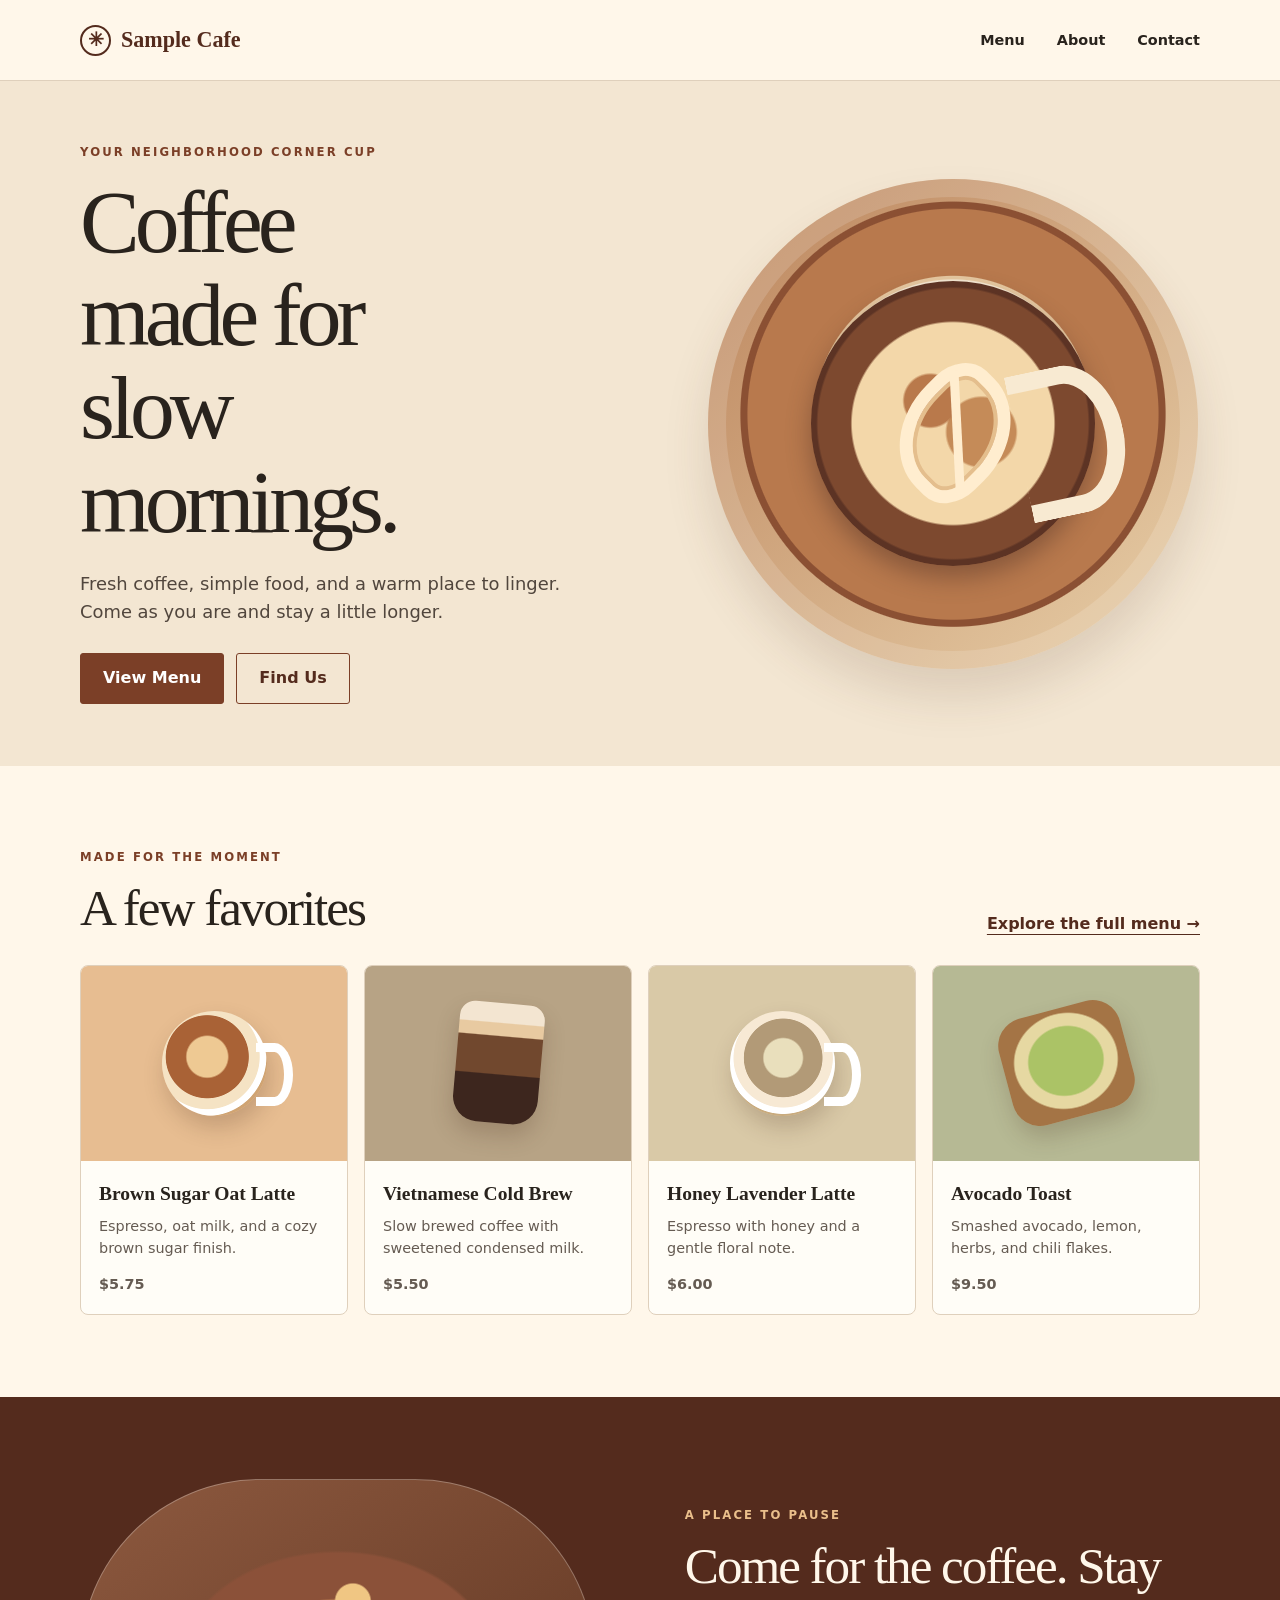
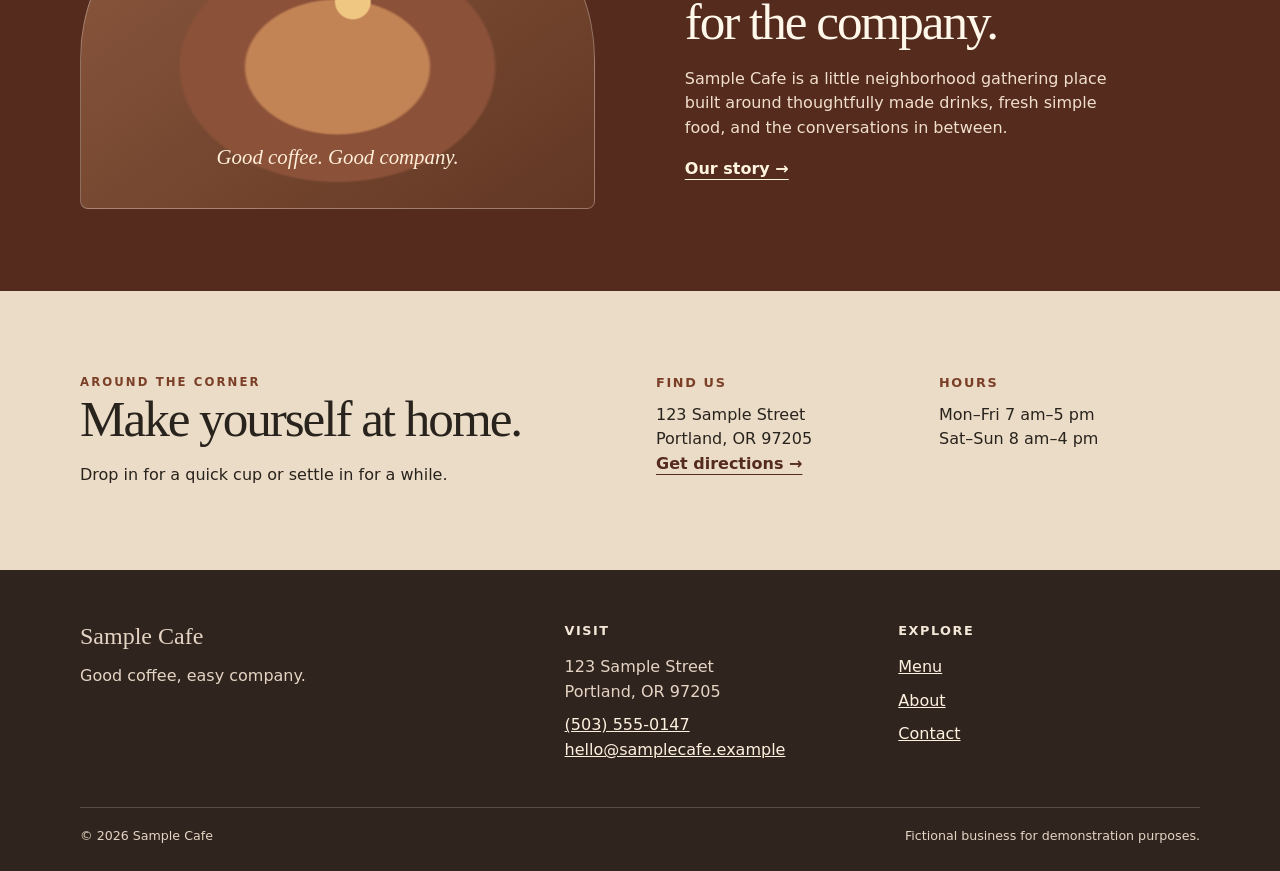
==== sample-cafe/index.html @ 55c84488 "Add sample-cafe" ====
<!doctype html>
<html lang="en"><head><meta charset="utf-8"><meta name="viewport" content="width=device-width,initial-scale=1"><meta name="theme-color" content="#fff7ea"><meta name="description" content="Sample Cafe is a fictional neighborhood cafe serving carefully made coffee and simple food."><title>Sample Cafe | Coffee made for slow mornings</title><link rel="stylesheet" href="css/styles.css"></head><body>
<a class="skip" href="#main">Skip to content</a><header class="site-header"><div class="wrap header-inner"><a class="brand" href="index.html" aria-label="Sample Cafe home"><span class="brand-mark" aria-hidden="true">✳</span>Sample Cafe</a><nav class="nav" aria-label="Main navigation"><a href="menu.html">Menu</a><a href="about.html">About</a><a href="contact.html">Contact</a></nav></div></header>
<main id="main"><section class="hero"><div class="wrap hero-inner"><div><p class="eyebrow">Your neighborhood corner cup</p><h1>Coffee made for slow mornings.</h1><p class="hero-copy">Fresh coffee, simple food, and a warm place to linger. Come as you are and stay a little longer.</p><div class="actions"><a class="button" href="menu.html">View Menu</a><a class="button button-light" href="contact.html">Find Us</a></div></div><div class="hero-art" role="img" aria-label="Decorative illustration of a creamy cup of coffee"><span class="foam" aria-hidden="true"></span></div></div></section>
<section class="section wrap" aria-labelledby="featured-title"><div class="section-head"><div><p class="eyebrow">Made for the moment</p><h2 id="featured-title">A few favorites</h2></div><a class="text-link" href="menu.html">Explore the full menu →</a></div><div class="feature-grid"><article class="feature-card"><div class="item-art art-latte" aria-hidden="true"></div><div class="feature-card-body"><h3>Brown Sugar Oat Latte</h3><p>Espresso, oat milk, and a cozy brown sugar finish.</p><p class="price">$5.75</p></div></article><article class="feature-card"><div class="item-art art-cold" aria-hidden="true"></div><div class="feature-card-body"><h3>Vietnamese Cold Brew</h3><p>Slow brewed coffee with sweetened condensed milk.</p><p class="price">$5.50</p></div></article><article class="feature-card"><div class="item-art art-honey" aria-hidden="true"></div><div class="feature-card-body"><h3>Honey Lavender Latte</h3><p>Espresso with honey and a gentle floral note.</p><p class="price">$6.00</p></div></article><article class="feature-card"><div class="item-art art-toast" aria-hidden="true"></div><div class="feature-card-body"><h3>Avocado Toast</h3><p>Smashed avocado, lemon, herbs, and chili flakes.</p><p class="price">$9.50</p></div></article></div></section>
<section class="feature-band section"><div class="wrap feature-band-inner"><div class="feature-graphic" aria-hidden="true"></div><div class="feature-copy"><p class="eyebrow">A place to pause</p><h2>Come for the coffee. Stay for the company.</h2><p>Sample Cafe is a little neighborhood gathering place built around thoughtfully made drinks, fresh simple food, and the conversations in between.</p><a class="text-link" href="about.html">Our story →</a></div></div></section>
<section class="visit section"><div class="wrap visit-grid"><div><p class="eyebrow">Around the corner</p><h2>Make yourself at home.</h2><p>Drop in for a quick cup or settle in for a while.</p></div><div class="visit-details"><div><h3>Find us</h3><p>123 Sample Street<br>Portland, OR 97205</p><p><a class="text-link" href="contact.html">Get directions →</a></p></div><div><h3>Hours</h3><p>Mon–Fri 7 am–5 pm<br>Sat–Sun 8 am–4 pm</p></div></div></div></section></main>
<footer class="site-footer"><div class="wrap"><div class="footer-grid"><div><p class="footer-brand">Sample Cafe</p><p>Good coffee, easy company.</p></div><div><h2>Visit</h2><p>123 Sample Street<br>Portland, OR 97205</p><p><a href="tel:+15035550147">(503) 555-0147</a><br><a href="mailto:hello@samplecafe.example">hello@samplecafe.example</a></p></div><div><h2>Explore</h2><nav class="footer-links" aria-label="Footer navigation"><a href="menu.html">Menu</a><a href="about.html">About</a><a href="contact.html">Contact</a></nav></div></div><div class="fineprint"><span>© 2026 Sample Cafe</span><span>Fictional business for demonstration purposes.</span></div></div></footer><script src="../js/bridge.js"></script><script src="js/app.js"></script></body></html>
---- sample-cafe/css/styles.css ----
:root{color-scheme:light;--coffee:#7b3f27;--coffee-dark:#542b1d;--cream:#fff7ea;--paper:#fffdf7;--ink:#29231d;--muted:#655b52;--line:#dfd0bc;--gold:#dfa957;--sage:#66765a}
*{box-sizing:border-box}html{scroll-behavior:smooth}body{margin:0;background:var(--cream);color:var(--ink);font:16px/1.55 system-ui,-apple-system,BlinkMacSystemFont,"Segoe UI",sans-serif}a{color:inherit}button{font:inherit}a:focus-visible,button:focus-visible{outline:3px solid var(--sage);outline-offset:4px}svg{display:block}.wrap{width:min(100% - 40px,1120px);margin-inline:auto}.skip{position:absolute;left:12px;top:-80px;background:var(--paper);padding:10px;z-index:10}.skip:focus{top:10px}.site-header{background:var(--cream);border-bottom:1px solid var(--line)}.header-inner{min-height:80px;display:flex;align-items:center;justify-content:space-between;gap:22px}.brand{text-decoration:none;display:inline-flex;align-items:center;gap:10px;color:var(--coffee-dark);font-family:Georgia,serif;font-size:1.38rem;font-weight:700;white-space:nowrap}.brand-mark{width:31px;height:31px;border:2px solid currentColor;border-radius:50%;display:grid;place-items:center;font-size:1.2rem;line-height:1}.nav{display:flex;align-items:center;gap:clamp(14px,3vw,32px)}.nav a{text-decoration:none;font-size:.9rem;font-weight:700;min-height:44px;display:inline-flex;align-items:center}.nav a[aria-current=page]{color:var(--coffee);text-decoration:underline;text-decoration-thickness:2px;text-underline-offset:7px}.nav a:hover{color:var(--coffee)}.eyebrow{margin:0 0 14px;text-transform:uppercase;letter-spacing:.18em;color:var(--coffee);font-size:.73rem;font-weight:800}.hero{overflow:hidden;background:#f3e6d2}.hero-inner{display:grid;grid-template-columns:1.07fr .93fr;align-items:center;gap:5%;min-height:580px;padding-block:62px}.hero h1,.page-intro h1{font-family:Georgia,serif;letter-spacing:-.055em;line-height:1.04;font-weight:500}.hero h1{font-size:clamp(3.5rem,7vw,6.8rem);max-width:9ch;margin:0 0 22px}.hero-copy{font-size:1.12rem;max-width:43ch;color:#51463d;margin:0 0 28px}.actions{display:flex;flex-wrap:wrap;gap:12px}.button{border:1px solid var(--coffee);border-radius:3px;min-height:50px;padding:12px 22px;display:inline-flex;justify-content:center;align-items:center;text-decoration:none;font-weight:750;cursor:pointer;background:var(--coffee);color:white}.button:hover{background:var(--coffee-dark);color:white}.button-light{background:transparent;color:var(--coffee-dark)}.button-light:hover{background:#ead7bf;color:var(--coffee-dark)}.hero-art{position:relative;aspect-ratio:1/1;max-width:490px;width:100%;margin-inline:auto;border-radius:50%;background:radial-gradient(circle at 50% 48%,#f9ecd6 0 38%,#e8caa2 38.3% 39%,#b8794d 39.3% 58%,#8b5033 58.3% 60%,transparent 60.3%),linear-gradient(135deg,#bc855d,#e8cfa8);box-shadow:0 28px 45px #603d2526,inset 0 0 0 18px #ffffff24}.hero-art:before{content:"";position:absolute;inset:21%;border-radius:50%;background:radial-gradient(circle at 42% 42%,#b9794b 0 11%,transparent 12%),radial-gradient(circle at 60% 53%,#c58b58 0 15%,transparent 16%),radial-gradient(circle at 50% 50%,#f3d7a9 0 50%,#7d492f 51% 67%,#5c3324 68%);box-shadow:0 12px 25px #4c2d2470}.hero-art:after{content:"";position:absolute;width:18%;height:23%;border:18px solid #f8ead2;border-left:0;border-radius:0 50% 50% 0;right:15%;top:38%;transform:rotate(-12deg);z-index:0}.hero-art .foam{position:absolute;z-index:1;left:37%;top:41%;width:27%;height:22%;border:13px solid #ffedcf;border-radius:60% 30% 60% 30%;transform:rotate(-45deg);box-shadow:inset 0 0 0 4px #e4be8d}.hero-art .foam:after{content:"";position:absolute;left:48%;top:-25%;height:150%;border-left:9px solid #ffedcf;transform:rotate(42deg)}.section{padding-block:82px}.section-head{display:flex;justify-content:space-between;align-items:end;gap:24px;margin-bottom:28px}.section h2,.feature-copy h2,.visit h2,.story h2,.contact-card h2{font-family:Georgia,serif;font-size:clamp(2rem,4vw,3.2rem);line-height:1.1;letter-spacing:-.04em;font-weight:500;margin:0}.text-link{color:var(--coffee-dark);font-weight:800;text-underline-offset:5px}.feature-grid{display:grid;grid-template-columns:repeat(4,1fr);gap:16px}.feature-card{background:var(--paper);border:1px solid var(--line);border-radius:8px;overflow:hidden}.item-art{height:195px;display:grid;place-items:center;position:relative;overflow:hidden}.item-art:before{content:"";display:block;width:105px;height:105px;border-radius:50%;background:radial-gradient(circle at 45% 42%,#eec993 0 24%,#a96236 26% 49%,#f5e3c4 50% 62%,#ffffff 63% 70%,#d0a473 71%);box-shadow:0 12px 22px #44281735;transform:rotate(-15deg)}.item-art:after{content:"";position:absolute;width:28px;height:45px;border:9px solid #fff;border-left:0;border-radius:0 50% 50% 0;left:calc(50% + 42px);top:calc(50% - 20px)}.art-latte{background:#e7bd91}.art-cold{background:#b7a385}.art-cold:before{border-radius:15px 15px 25px 25px;width:85px;height:120px;background:linear-gradient(0deg,#3d261e 0 40%,#71482e 41% 72%,#e8caa1 73% 83%,#f3e5d1 84%);transform:rotate(5deg);box-shadow:0 12px 22px #44281735}.art-cold:after{display:none}.art-honey{background:#d9c9a7}.art-honey:before{background:radial-gradient(circle at 52% 45%,#e9dfbc 0 24%,#b29a77 26% 49%,#f7e9d4 50% 62%,#fff 63% 70%,#c9ab7e 71%)}.art-toast{background:#b6b994}.art-toast:before{width:125px;height:110px;border-radius:28px;background:radial-gradient(ellipse at 50% 48%,#abc366 0 42%,#e6d8a2 44% 58%,#a47445 60%);transform:rotate(-15deg)}.art-toast:after{display:none}.feature-card-body{padding:18px}.feature-card h3{font-family:Georgia,serif;font-size:1.22rem;margin:0 0 6px}.feature-card p{font-size:.9rem;color:var(--muted);margin:0 0 14px}.price{font-weight:800;color:var(--coffee)}.feature-card .price{margin:0}.feature-band{background:var(--coffee-dark);color:var(--cream)}.feature-band-inner{display:grid;grid-template-columns:1fr 1fr;gap:8%;align-items:center}.feature-graphic{min-height:330px;border:1px solid #ffffff45;border-radius:180px 180px 8px 8px;background:radial-gradient(circle at 53% 37%,#f0c683 0 5%,transparent 5.5%),radial-gradient(ellipse at 50% 57%,#c38455 0 25%,#8b5139 26% 43%,transparent 44%),linear-gradient(145deg,#8d593f,#613723);position:relative}.feature-graphic:after{content:"Good coffee. Good company.";position:absolute;bottom:35px;left:25px;right:25px;text-align:center;color:#ffeed8;font-family:Georgia,serif;font-size:1.3rem;font-style:italic}.feature-copy .eyebrow{color:#eabf8b}.feature-copy p:not(.eyebrow){max-width:42ch;color:#f1dfce}.feature-copy .text-link{color:#fff4df}.visit{background:#eadcc6}.visit-grid{display:grid;grid-template-columns:1fr 1fr;gap:32px;align-items:start}.visit p{margin-bottom:0}.visit-details{display:grid;grid-template-columns:1fr 1fr;gap:22px}.visit-details h3{font-size:.8rem;text-transform:uppercase;letter-spacing:.13em;margin:0 0 10px;color:var(--coffee)}.visit-details p{margin:0}.site-footer{background:#30241e;color:#f5e8d8;padding:48px 0 25px}.footer-grid{display:grid;grid-template-columns:1.5fr 1fr 1fr;gap:32px}.footer-brand{font-family:Georgia,serif;font-size:1.5rem;margin:0 0 8px}.site-footer p{margin:0 0 9px;color:#e5d4c4}.site-footer a{color:#fff1df}.site-footer h2{font-size:.8rem;text-transform:uppercase;letter-spacing:.12em;margin:3px 0 14px}.footer-links{display:grid;gap:9px}.fineprint{border-top:1px solid #ffffff30;margin-top:35px;padding-top:18px;color:#e5d4c4;font-size:.79rem;display:flex;justify-content:space-between;gap:12px}.page-intro{padding-block:67px 54px;background:#f3e6d2}.page-intro h1{font-size:clamp(3.3rem,7vw,5.9rem);margin:0 0 18px}.page-intro p:last-child{max-width:58ch;margin:0;color:#51463d;font-size:1.08rem}.menu-nav{display:flex;gap:8px;overflow-x:auto;padding:18px 0;scrollbar-width:thin}.menu-nav a{white-space:nowrap;border:1px solid var(--line);border-radius:30px;padding:8px 15px;text-decoration:none;font-size:.84rem;font-weight:750;min-height:44px;display:inline-flex;align-items:center;background:var(--paper)}.menu-nav a:hover{background:#f1e5d5}.menu-content{padding:35px 0 90px}.menu-section{padding:28px 0;border-top:1px solid var(--line);scroll-margin-top:20px}.menu-section h2{font:normal 2.2rem/1.1 Georgia,serif;margin:0 0 19px;color:var(--coffee-dark)}.menu-items{display:grid;grid-template-columns:repeat(2,1fr);column-gap:52px;row-gap:22px}.menu-item{display:grid;grid-template-columns:1fr auto;column-gap:15px;align-items:baseline}.menu-item h3{font-size:1rem;line-height:1.3;margin:0}.menu-item p{grid-column:1;margin:4px 0 0;color:var(--muted);font-size:.9rem}.menu-item .price{grid-column:2;grid-row:1;margin:0;white-space:nowrap}.menu-note{border-radius:8px;background:#eadcc6;padding:20px 24px;margin-top:28px;color:#4f392c}.story{padding-block:78px}.story-grid{display:grid;grid-template-columns:1.1fr .9fr;gap:9%;align-items:center}.story h2{margin-bottom:20px}.story p{max-width:58ch;color:#51463d}.story-art{min-height:425px;border-radius:220px 220px 8px 8px;background:radial-gradient(circle at 51% 54%,#f2dbad 0 12%,#9d6746 12.5% 14%,transparent 14.5%),radial-gradient(circle at 50% 57%,#f6e7ca 0 31%,#8e593d 31.5% 34%,transparent 34.5%),linear-gradient(145deg,#bd8a61,#ead0aa);box-shadow:inset 0 0 0 18px #ffffff25}.values{background:#eadcc6;padding-block:75px}.values-grid{display:grid;grid-template-columns:repeat(3,1fr);gap:22px;margin-top:25px}.value{border-top:2px solid var(--coffee);padding-top:17px}.value h3{font-family:Georgia,serif;font-size:1.35rem;margin:0 0 7px}.value p{margin:0;color:#51463d}.contact-layout{display:grid;grid-template-columns:1fr 1fr;gap:24px;padding-block:72px}.contact-card{background:var(--paper);border:1px solid var(--line);border-radius:8px;padding:32px}.contact-card h2{font-size:2rem;margin-bottom:24px}.contact-card h3{font-size:.8rem;color:var(--coffee);text-transform:uppercase;letter-spacing:.12em;margin:24px 0 7px}.contact-card p{margin:0;color:#51463d}.contact-actions{margin-top:28px;display:flex;flex-wrap:wrap;gap:10px}.contact-actions .button{min-width:110px}.hours-list{display:grid;grid-template-columns:1fr auto;gap:10px 18px;margin:0}.hours-list dt,.hours-list dd{margin:0}.contact-note{background:#eadcc6;border-radius:8px;padding:22px;margin-top:18px;color:#4f392c}.contact-note p{margin:0}.contact-note p+p{margin-top:8px}
@media(max-width:780px){.hero-inner{grid-template-columns:1fr;gap:35px}.hero-art{max-width:360px}.feature-grid{grid-template-columns:repeat(2,1fr)}.feature-band-inner,.story-grid{grid-template-columns:1fr}.feature-graphic{min-height:250px;max-width:450px;width:100%;margin:auto}.feature-band-inner .feature-copy{grid-row:1}.footer-grid{grid-template-columns:1fr 1fr}.footer-grid>div:first-child{grid-column:1/-1}}
@media(max-width:560px){.wrap{width:min(100% - 32px,1120px)}.header-inner{min-height:70px;align-items:flex-start;flex-direction:column;gap:0;padding-top:13px}.brand{font-size:1.2rem}.brand-mark{width:26px;height:26px}.nav{width:100%;justify-content:space-between;gap:12px}.nav a{font-size:.85rem}.hero-inner{padding-block:45px}.hero h1{font-size:clamp(3.3rem,15vw,4.4rem)}.hero-copy{font-size:1rem}.hero-art{max-width:270px}.section{padding-block:58px}.section-head{align-items:start;flex-direction:column;gap:10px}.feature-grid{gap:10px}.item-art{height:145px}.item-art:before{transform:scale(.8)}.item-art:after{transform:scale(.8);left:calc(50% + 30px)}.feature-card-body{padding:12px}.feature-card h3{font-size:1.04rem}.feature-card p{font-size:.82rem}.visit-grid,.visit-details,.menu-items,.contact-layout{grid-template-columns:1fr}.visit-details{gap:20px}.page-intro{padding-block:48px 42px}.menu-content{padding-top:18px}.menu-section{padding-block:23px}.menu-items{row-gap:18px}.story{padding-block:55px}.story-art{min-height:300px}.values{padding-block:55px}.values-grid{grid-template-columns:1fr;gap:22px}.contact-layout{padding-block:44px;gap:15px}.contact-card{padding:24px}.footer-grid{grid-template-columns:1fr;gap:22px}.footer-grid>div:first-child{grid-column:auto}.fineprint{flex-direction:column}.actions .button{flex:1 1 auto}}
@media(prefers-reduced-motion:reduce){html{scroll-behavior:auto}}
.values h2{font-family:Georgia,serif;font-size:clamp(2rem,4vw,3.2rem);line-height:1.1;letter-spacing:-.04em;font-weight:500;margin:0}
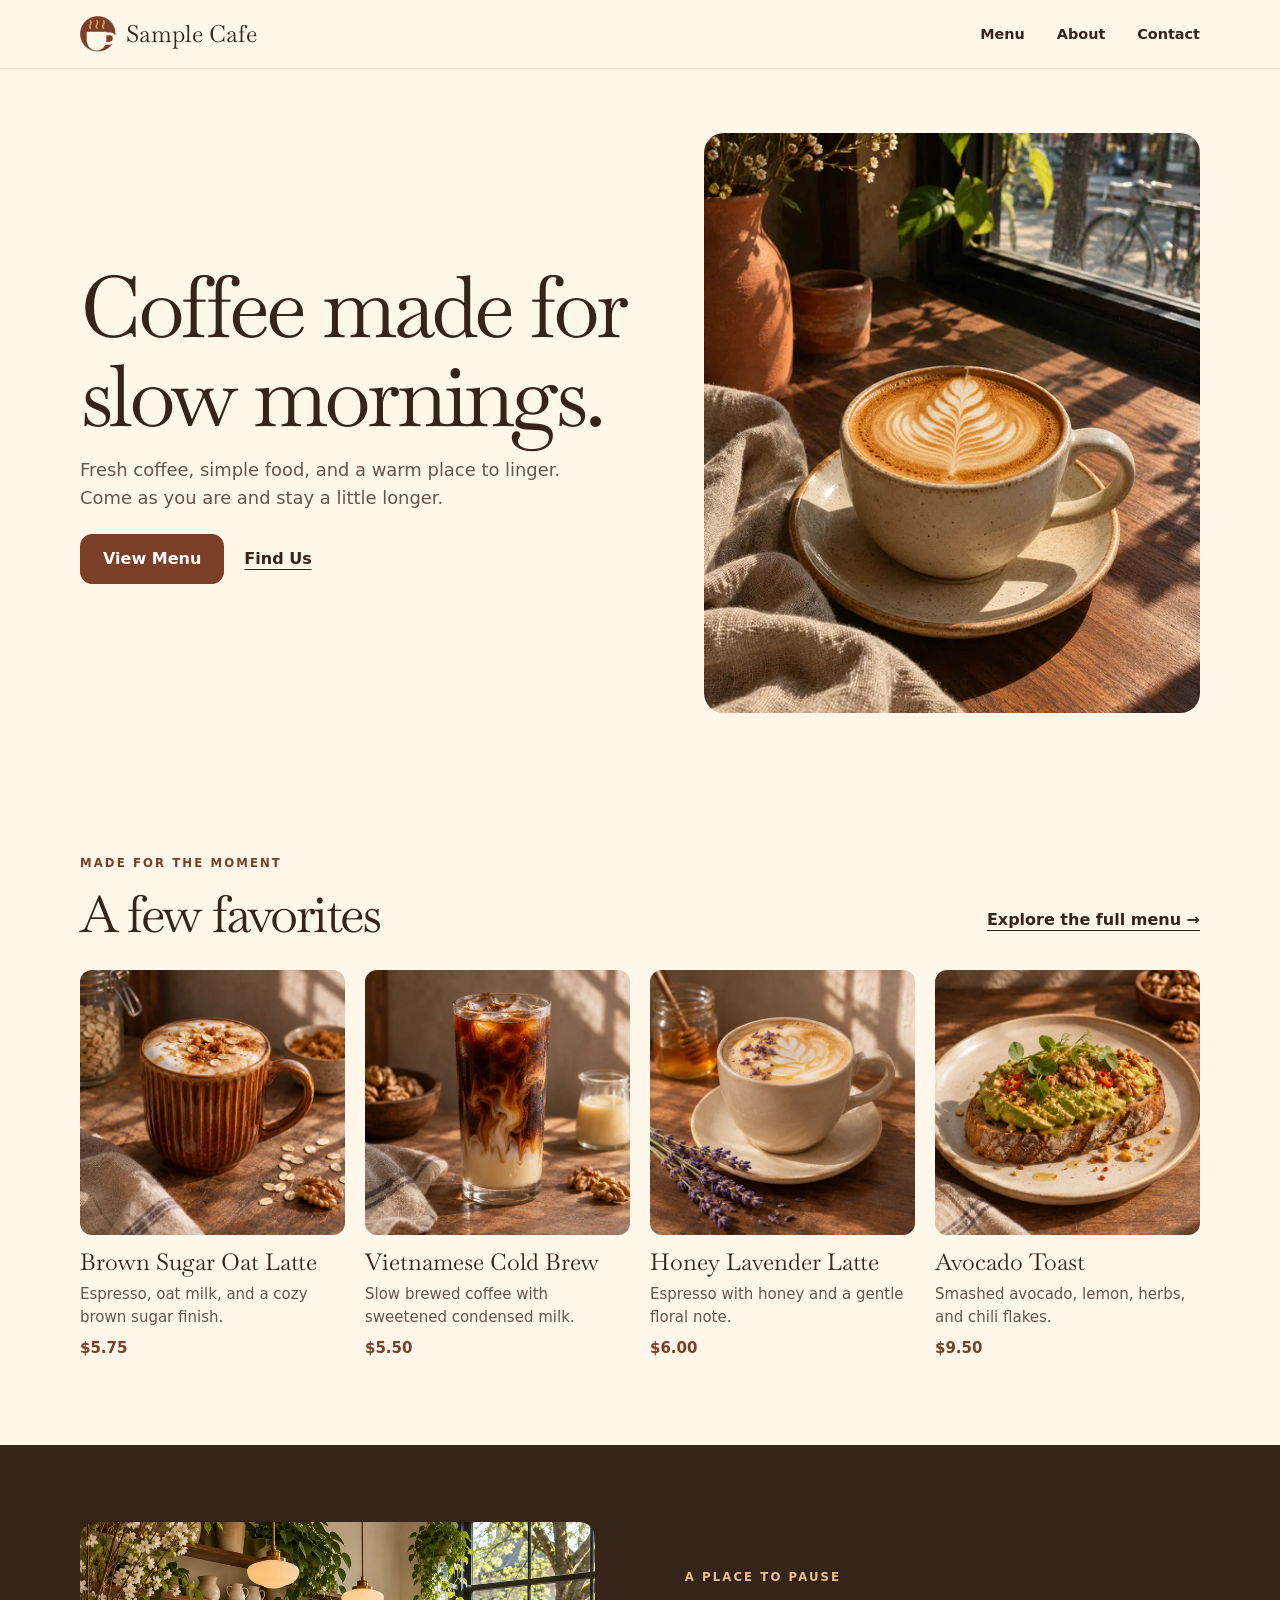
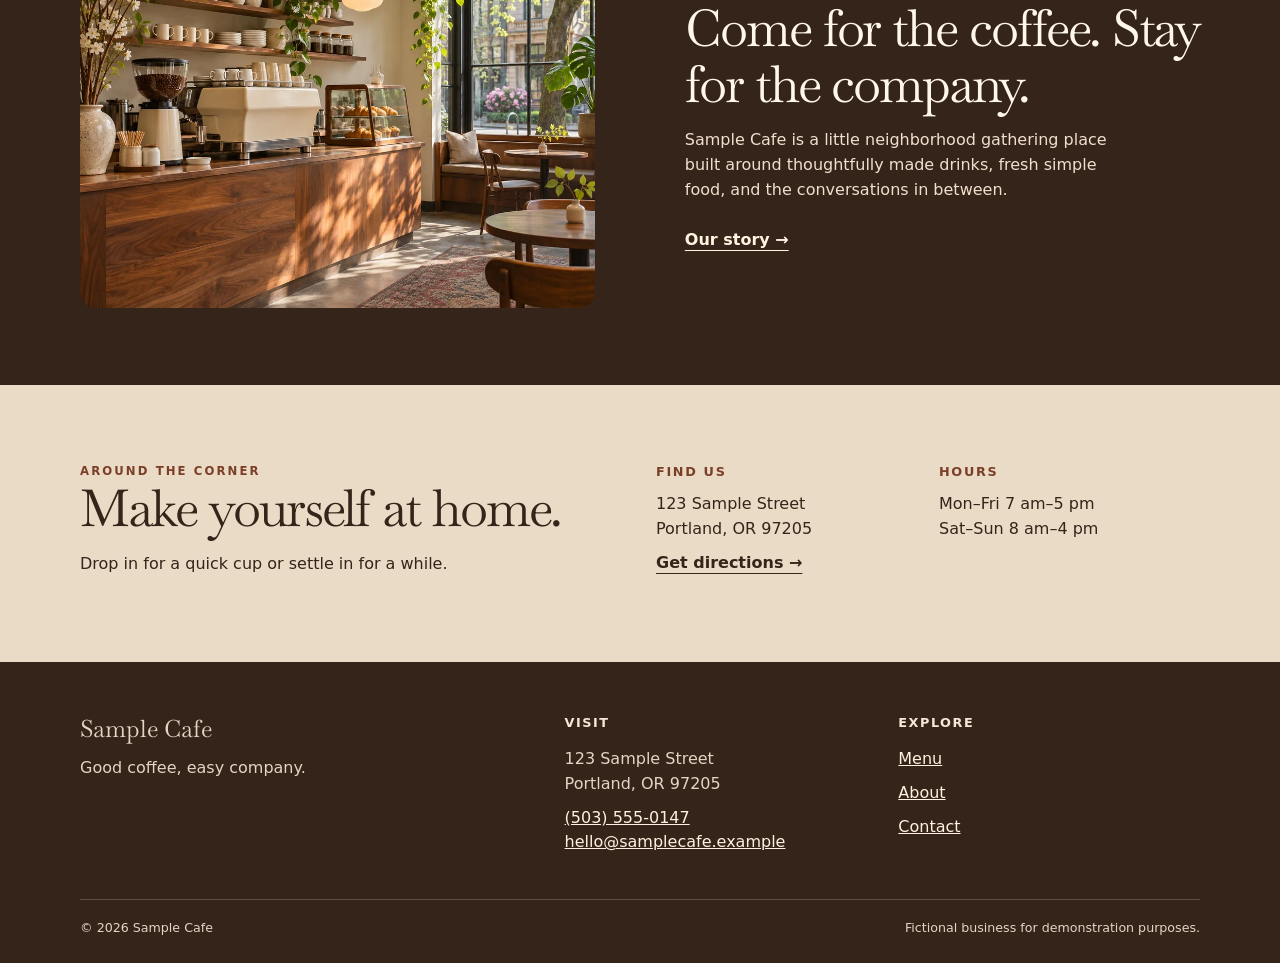
==== commit 51ce49a8: "Update sample cafe" ====
--- a/sample-cafe/index.html
+++ b/sample-cafe/index.html
@@ -1,8 +1,8 @@
 <!doctype html>
-<html lang="en"><head><meta charset="utf-8"><meta name="viewport" content="width=device-width,initial-scale=1"><meta name="theme-color" content="#fff7ea"><meta name="description" content="Sample Cafe is a fictional neighborhood cafe serving carefully made coffee and simple food."><title>Sample Cafe | Coffee made for slow mornings</title><link rel="stylesheet" href="css/styles.css"></head><body>
-<a class="skip" href="#main">Skip to content</a><header class="site-header"><div class="wrap header-inner"><a class="brand" href="index.html" aria-label="Sample Cafe home"><span class="brand-mark" aria-hidden="true">✳</span>Sample Cafe</a><nav class="nav" aria-label="Main navigation"><a href="menu.html">Menu</a><a href="about.html">About</a><a href="contact.html">Contact</a></nav></div></header>
-<main id="main"><section class="hero"><div class="wrap hero-inner"><div><p class="eyebrow">Your neighborhood corner cup</p><h1>Coffee made for slow mornings.</h1><p class="hero-copy">Fresh coffee, simple food, and a warm place to linger. Come as you are and stay a little longer.</p><div class="actions"><a class="button" href="menu.html">View Menu</a><a class="button button-light" href="contact.html">Find Us</a></div></div><div class="hero-art" role="img" aria-label="Decorative illustration of a creamy cup of coffee"><span class="foam" aria-hidden="true"></span></div></div></section>
-<section class="section wrap" aria-labelledby="featured-title"><div class="section-head"><div><p class="eyebrow">Made for the moment</p><h2 id="featured-title">A few favorites</h2></div><a class="text-link" href="menu.html">Explore the full menu →</a></div><div class="feature-grid"><article class="feature-card"><div class="item-art art-latte" aria-hidden="true"></div><div class="feature-card-body"><h3>Brown Sugar Oat Latte</h3><p>Espresso, oat milk, and a cozy brown sugar finish.</p><p class="price">$5.75</p></div></article><article class="feature-card"><div class="item-art art-cold" aria-hidden="true"></div><div class="feature-card-body"><h3>Vietnamese Cold Brew</h3><p>Slow brewed coffee with sweetened condensed milk.</p><p class="price">$5.50</p></div></article><article class="feature-card"><div class="item-art art-honey" aria-hidden="true"></div><div class="feature-card-body"><h3>Honey Lavender Latte</h3><p>Espresso with honey and a gentle floral note.</p><p class="price">$6.00</p></div></article><article class="feature-card"><div class="item-art art-toast" aria-hidden="true"></div><div class="feature-card-body"><h3>Avocado Toast</h3><p>Smashed avocado, lemon, herbs, and chili flakes.</p><p class="price">$9.50</p></div></article></div></section>
-<section class="feature-band section"><div class="wrap feature-band-inner"><div class="feature-graphic" aria-hidden="true"></div><div class="feature-copy"><p class="eyebrow">A place to pause</p><h2>Come for the coffee. Stay for the company.</h2><p>Sample Cafe is a little neighborhood gathering place built around thoughtfully made drinks, fresh simple food, and the conversations in between.</p><a class="text-link" href="about.html">Our story →</a></div></div></section>
+<html lang="en"><head><meta charset="utf-8"><meta name="viewport" content="width=device-width,initial-scale=1"><meta name="theme-color" content="#fff7ea"><meta name="description" content="Sample Cafe is a fictional neighborhood cafe serving carefully made coffee and simple food."><title>Sample Cafe | Coffee made for slow mornings</title><link rel="stylesheet" href="css/styles.css"></head><body class="cafe-editorial">
+<a class="skip" href="#main">Skip to content</a><header class="site-header"><div class="wrap header-inner"><a class="brand" href="index.html" aria-label="Sample Cafe home"><img class="editorial-mark" src="assets/cup-mark.webp" alt="" width="36" height="36">Sample Cafe</a><nav class="nav" aria-label="Main navigation"><a href="menu.html">Menu</a><a href="about.html">About</a><a href="contact.html">Contact</a></nav></div></header>
+<main id="main"><section class="hero"><div class="wrap hero-inner"><div class="hero-content"><h1>Coffee made for slow mornings.</h1><p class="hero-copy">Fresh coffee, simple food, and a warm place to linger. Come as you are and stay a little longer.</p><div class="actions"><a class="button" href="menu.html">View Menu</a><a class="text-link" href="contact.html">Find Us</a></div></div><img class="hero-photo" src="assets/morning-coffee.webp" srcset="assets/morning-coffee-small.webp 600w, assets/morning-coffee.webp 1100w" sizes="(max-width: 680px) calc(100vw - 40px), 520px" width="1100" height="1320" alt="Latte art in a ceramic cup on a sunlit walnut table" fetchpriority="high"></div></section>
+<section class="section wrap" aria-labelledby="featured-title"><div class="section-head"><div><p class="eyebrow">Made for the moment</p><h2 id="featured-title">A few favorites</h2></div><a class="text-link" href="menu.html">Explore the full menu →</a></div><div class="feature-grid"><article class="feature-card"><img class="item-photo" src="assets/oat-latte.webp" alt="" width="560" height="560" loading="lazy" decoding="async"><div class="feature-card-body"><h3>Brown Sugar Oat Latte</h3><p>Espresso, oat milk, and a cozy brown sugar finish.</p><p class="price">$5.75</p></div></article><article class="feature-card"><img class="item-photo" src="assets/vietnamese-cold-brew.webp" alt="" width="560" height="560" loading="lazy" decoding="async"><div class="feature-card-body"><h3>Vietnamese Cold Brew</h3><p>Slow brewed coffee with sweetened condensed milk.</p><p class="price">$5.50</p></div></article><article class="feature-card"><img class="item-photo" src="assets/honey-lavender-latte.webp" alt="" width="560" height="560" loading="lazy" decoding="async"><div class="feature-card-body"><h3>Honey Lavender Latte</h3><p>Espresso with honey and a gentle floral note.</p><p class="price">$6.00</p></div></article><article class="feature-card"><img class="item-photo" src="assets/avocado-toast.webp" alt="" width="560" height="560" loading="lazy" decoding="async"><div class="feature-card-body"><h3>Avocado Toast</h3><p>Smashed avocado, lemon, herbs, and chili flakes.</p><p class="price">$9.50</p></div></article></div></section>
+<section class="feature-band section"><div class="wrap feature-band-inner"><img class="story-photo" src="assets/cafe-interior.webp" alt="Sunlight across a walnut caf? counter and window seats" width="1000" height="750" loading="lazy" decoding="async"><div class="feature-copy"><p class="eyebrow">A place to pause</p><h2>Come for the coffee. Stay for the company.</h2><p>Sample Cafe is a little neighborhood gathering place built around thoughtfully made drinks, fresh simple food, and the conversations in between.</p><a class="text-link" href="about.html">Our story →</a></div></div></section>
 <section class="visit section"><div class="wrap visit-grid"><div><p class="eyebrow">Around the corner</p><h2>Make yourself at home.</h2><p>Drop in for a quick cup or settle in for a while.</p></div><div class="visit-details"><div><h3>Find us</h3><p>123 Sample Street<br>Portland, OR 97205</p><p><a class="text-link" href="contact.html">Get directions →</a></p></div><div><h3>Hours</h3><p>Mon–Fri 7 am–5 pm<br>Sat–Sun 8 am–4 pm</p></div></div></div></section></main>
 <footer class="site-footer"><div class="wrap"><div class="footer-grid"><div><p class="footer-brand">Sample Cafe</p><p>Good coffee, easy company.</p></div><div><h2>Visit</h2><p>123 Sample Street<br>Portland, OR 97205</p><p><a href="tel:+15035550147">(503) 555-0147</a><br><a href="mailto:hello@samplecafe.example">hello@samplecafe.example</a></p></div><div><h2>Explore</h2><nav class="footer-links" aria-label="Footer navigation"><a href="menu.html">Menu</a><a href="about.html">About</a><a href="contact.html">Contact</a></nav></div></div><div class="fineprint"><span>© 2026 Sample Cafe</span><span>Fictional business for demonstration purposes.</span></div></div></footer><script src="../js/bridge.js"></script><script src="js/app.js"></script></body></html>
--- a/sample-cafe/css/styles.css
+++ b/sample-cafe/css/styles.css
@@ -1,6 +1,114 @@
 :root{color-scheme:light;--coffee:#7b3f27;--coffee-dark:#542b1d;--cream:#fff7ea;--paper:#fffdf7;--ink:#29231d;--muted:#655b52;--line:#dfd0bc;--gold:#dfa957;--sage:#66765a}
-*{box-sizing:border-box}html{scroll-behavior:smooth}body{margin:0;background:var(--cream);color:var(--ink);font:16px/1.55 system-ui,-apple-system,BlinkMacSystemFont,"Segoe UI",sans-serif}a{color:inherit}button{font:inherit}a:focus-visible,button:focus-visible{outline:3px solid var(--sage);outline-offset:4px}svg{display:block}.wrap{width:min(100% - 40px,1120px);margin-inline:auto}.skip{position:absolute;left:12px;top:-80px;background:var(--paper);padding:10px;z-index:10}.skip:focus{top:10px}.site-header{background:var(--cream);border-bottom:1px solid var(--line)}.header-inner{min-height:80px;display:flex;align-items:center;justify-content:space-between;gap:22px}.brand{text-decoration:none;display:inline-flex;align-items:center;gap:10px;color:var(--coffee-dark);font-family:Georgia,serif;font-size:1.38rem;font-weight:700;white-space:nowrap}.brand-mark{width:31px;height:31px;border:2px solid currentColor;border-radius:50%;display:grid;place-items:center;font-size:1.2rem;line-height:1}.nav{display:flex;align-items:center;gap:clamp(14px,3vw,32px)}.nav a{text-decoration:none;font-size:.9rem;font-weight:700;min-height:44px;display:inline-flex;align-items:center}.nav a[aria-current=page]{color:var(--coffee);text-decoration:underline;text-decoration-thickness:2px;text-underline-offset:7px}.nav a:hover{color:var(--coffee)}.eyebrow{margin:0 0 14px;text-transform:uppercase;letter-spacing:.18em;color:var(--coffee);font-size:.73rem;font-weight:800}.hero{overflow:hidden;background:#f3e6d2}.hero-inner{display:grid;grid-template-columns:1.07fr .93fr;align-items:center;gap:5%;min-height:580px;padding-block:62px}.hero h1,.page-intro h1{font-family:Georgia,serif;letter-spacing:-.055em;line-height:1.04;font-weight:500}.hero h1{font-size:clamp(3.5rem,7vw,6.8rem);max-width:9ch;margin:0 0 22px}.hero-copy{font-size:1.12rem;max-width:43ch;color:#51463d;margin:0 0 28px}.actions{display:flex;flex-wrap:wrap;gap:12px}.button{border:1px solid var(--coffee);border-radius:3px;min-height:50px;padding:12px 22px;display:inline-flex;justify-content:center;align-items:center;text-decoration:none;font-weight:750;cursor:pointer;background:var(--coffee);color:white}.button:hover{background:var(--coffee-dark);color:white}.button-light{background:transparent;color:var(--coffee-dark)}.button-light:hover{background:#ead7bf;color:var(--coffee-dark)}.hero-art{position:relative;aspect-ratio:1/1;max-width:490px;width:100%;margin-inline:auto;border-radius:50%;background:radial-gradient(circle at 50% 48%,#f9ecd6 0 38%,#e8caa2 38.3% 39%,#b8794d 39.3% 58%,#8b5033 58.3% 60%,transparent 60.3%),linear-gradient(135deg,#bc855d,#e8cfa8);box-shadow:0 28px 45px #603d2526,inset 0 0 0 18px #ffffff24}.hero-art:before{content:"";position:absolute;inset:21%;border-radius:50%;background:radial-gradient(circle at 42% 42%,#b9794b 0 11%,transparent 12%),radial-gradient(circle at 60% 53%,#c58b58 0 15%,transparent 16%),radial-gradient(circle at 50% 50%,#f3d7a9 0 50%,#7d492f 51% 67%,#5c3324 68%);box-shadow:0 12px 25px #4c2d2470}.hero-art:after{content:"";position:absolute;width:18%;height:23%;border:18px solid #f8ead2;border-left:0;border-radius:0 50% 50% 0;right:15%;top:38%;transform:rotate(-12deg);z-index:0}.hero-art .foam{position:absolute;z-index:1;left:37%;top:41%;width:27%;height:22%;border:13px solid #ffedcf;border-radius:60% 30% 60% 30%;transform:rotate(-45deg);box-shadow:inset 0 0 0 4px #e4be8d}.hero-art .foam:after{content:"";position:absolute;left:48%;top:-25%;height:150%;border-left:9px solid #ffedcf;transform:rotate(42deg)}.section{padding-block:82px}.section-head{display:flex;justify-content:space-between;align-items:end;gap:24px;margin-bottom:28px}.section h2,.feature-copy h2,.visit h2,.story h2,.contact-card h2{font-family:Georgia,serif;font-size:clamp(2rem,4vw,3.2rem);line-height:1.1;letter-spacing:-.04em;font-weight:500;margin:0}.text-link{color:var(--coffee-dark);font-weight:800;text-underline-offset:5px}.feature-grid{display:grid;grid-template-columns:repeat(4,1fr);gap:16px}.feature-card{background:var(--paper);border:1px solid var(--line);border-radius:8px;overflow:hidden}.item-art{height:195px;display:grid;place-items:center;position:relative;overflow:hidden}.item-art:before{content:"";display:block;width:105px;height:105px;border-radius:50%;background:radial-gradient(circle at 45% 42%,#eec993 0 24%,#a96236 26% 49%,#f5e3c4 50% 62%,#ffffff 63% 70%,#d0a473 71%);box-shadow:0 12px 22px #44281735;transform:rotate(-15deg)}.item-art:after{content:"";position:absolute;width:28px;height:45px;border:9px solid #fff;border-left:0;border-radius:0 50% 50% 0;left:calc(50% + 42px);top:calc(50% - 20px)}.art-latte{background:#e7bd91}.art-cold{background:#b7a385}.art-cold:before{border-radius:15px 15px 25px 25px;width:85px;height:120px;background:linear-gradient(0deg,#3d261e 0 40%,#71482e 41% 72%,#e8caa1 73% 83%,#f3e5d1 84%);transform:rotate(5deg);box-shadow:0 12px 22px #44281735}.art-cold:after{display:none}.art-honey{background:#d9c9a7}.art-honey:before{background:radial-gradient(circle at 52% 45%,#e9dfbc 0 24%,#b29a77 26% 49%,#f7e9d4 50% 62%,#fff 63% 70%,#c9ab7e 71%)}.art-toast{background:#b6b994}.art-toast:before{width:125px;height:110px;border-radius:28px;background:radial-gradient(ellipse at 50% 48%,#abc366 0 42%,#e6d8a2 44% 58%,#a47445 60%);transform:rotate(-15deg)}.art-toast:after{display:none}.feature-card-body{padding:18px}.feature-card h3{font-family:Georgia,serif;font-size:1.22rem;margin:0 0 6px}.feature-card p{font-size:.9rem;color:var(--muted);margin:0 0 14px}.price{font-weight:800;color:var(--coffee)}.feature-card .price{margin:0}.feature-band{background:var(--coffee-dark);color:var(--cream)}.feature-band-inner{display:grid;grid-template-columns:1fr 1fr;gap:8%;align-items:center}.feature-graphic{min-height:330px;border:1px solid #ffffff45;border-radius:180px 180px 8px 8px;background:radial-gradient(circle at 53% 37%,#f0c683 0 5%,transparent 5.5%),radial-gradient(ellipse at 50% 57%,#c38455 0 25%,#8b5139 26% 43%,transparent 44%),linear-gradient(145deg,#8d593f,#613723);position:relative}.feature-graphic:after{content:"Good coffee. Good company.";position:absolute;bottom:35px;left:25px;right:25px;text-align:center;color:#ffeed8;font-family:Georgia,serif;font-size:1.3rem;font-style:italic}.feature-copy .eyebrow{color:#eabf8b}.feature-copy p:not(.eyebrow){max-width:42ch;color:#f1dfce}.feature-copy .text-link{color:#fff4df}.visit{background:#eadcc6}.visit-grid{display:grid;grid-template-columns:1fr 1fr;gap:32px;align-items:start}.visit p{margin-bottom:0}.visit-details{display:grid;grid-template-columns:1fr 1fr;gap:22px}.visit-details h3{font-size:.8rem;text-transform:uppercase;letter-spacing:.13em;margin:0 0 10px;color:var(--coffee)}.visit-details p{margin:0}.site-footer{background:#30241e;color:#f5e8d8;padding:48px 0 25px}.footer-grid{display:grid;grid-template-columns:1.5fr 1fr 1fr;gap:32px}.footer-brand{font-family:Georgia,serif;font-size:1.5rem;margin:0 0 8px}.site-footer p{margin:0 0 9px;color:#e5d4c4}.site-footer a{color:#fff1df}.site-footer h2{font-size:.8rem;text-transform:uppercase;letter-spacing:.12em;margin:3px 0 14px}.footer-links{display:grid;gap:9px}.fineprint{border-top:1px solid #ffffff30;margin-top:35px;padding-top:18px;color:#e5d4c4;font-size:.79rem;display:flex;justify-content:space-between;gap:12px}.page-intro{padding-block:67px 54px;background:#f3e6d2}.page-intro h1{font-size:clamp(3.3rem,7vw,5.9rem);margin:0 0 18px}.page-intro p:last-child{max-width:58ch;margin:0;color:#51463d;font-size:1.08rem}.menu-nav{display:flex;gap:8px;overflow-x:auto;padding:18px 0;scrollbar-width:thin}.menu-nav a{white-space:nowrap;border:1px solid var(--line);border-radius:30px;padding:8px 15px;text-decoration:none;font-size:.84rem;font-weight:750;min-height:44px;display:inline-flex;align-items:center;background:var(--paper)}.menu-nav a:hover{background:#f1e5d5}.menu-content{padding:35px 0 90px}.menu-section{padding:28px 0;border-top:1px solid var(--line);scroll-margin-top:20px}.menu-section h2{font:normal 2.2rem/1.1 Georgia,serif;margin:0 0 19px;color:var(--coffee-dark)}.menu-items{display:grid;grid-template-columns:repeat(2,1fr);column-gap:52px;row-gap:22px}.menu-item{display:grid;grid-template-columns:1fr auto;column-gap:15px;align-items:baseline}.menu-item h3{font-size:1rem;line-height:1.3;margin:0}.menu-item p{grid-column:1;margin:4px 0 0;color:var(--muted);font-size:.9rem}.menu-item .price{grid-column:2;grid-row:1;margin:0;white-space:nowrap}.menu-note{border-radius:8px;background:#eadcc6;padding:20px 24px;margin-top:28px;color:#4f392c}.story{padding-block:78px}.story-grid{display:grid;grid-template-columns:1.1fr .9fr;gap:9%;align-items:center}.story h2{margin-bottom:20px}.story p{max-width:58ch;color:#51463d}.story-art{min-height:425px;border-radius:220px 220px 8px 8px;background:radial-gradient(circle at 51% 54%,#f2dbad 0 12%,#9d6746 12.5% 14%,transparent 14.5%),radial-gradient(circle at 50% 57%,#f6e7ca 0 31%,#8e593d 31.5% 34%,transparent 34.5%),linear-gradient(145deg,#bd8a61,#ead0aa);box-shadow:inset 0 0 0 18px #ffffff25}.values{background:#eadcc6;padding-block:75px}.values-grid{display:grid;grid-template-columns:repeat(3,1fr);gap:22px;margin-top:25px}.value{border-top:2px solid var(--coffee);padding-top:17px}.value h3{font-family:Georgia,serif;font-size:1.35rem;margin:0 0 7px}.value p{margin:0;color:#51463d}.contact-layout{display:grid;grid-template-columns:1fr 1fr;gap:24px;padding-block:72px}.contact-card{background:var(--paper);border:1px solid var(--line);border-radius:8px;padding:32px}.contact-card h2{font-size:2rem;margin-bottom:24px}.contact-card h3{font-size:.8rem;color:var(--coffee);text-transform:uppercase;letter-spacing:.12em;margin:24px 0 7px}.contact-card p{margin:0;color:#51463d}.contact-actions{margin-top:28px;display:flex;flex-wrap:wrap;gap:10px}.contact-actions .button{min-width:110px}.hours-list{display:grid;grid-template-columns:1fr auto;gap:10px 18px;margin:0}.hours-list dt,.hours-list dd{margin:0}.contact-note{background:#eadcc6;border-radius:8px;padding:22px;margin-top:18px;color:#4f392c}.contact-note p{margin:0}.contact-note p+p{margin-top:8px}
-@media(max-width:780px){.hero-inner{grid-template-columns:1fr;gap:35px}.hero-art{max-width:360px}.feature-grid{grid-template-columns:repeat(2,1fr)}.feature-band-inner,.story-grid{grid-template-columns:1fr}.feature-graphic{min-height:250px;max-width:450px;width:100%;margin:auto}.feature-band-inner .feature-copy{grid-row:1}.footer-grid{grid-template-columns:1fr 1fr}.footer-grid>div:first-child{grid-column:1/-1}}
-@media(max-width:560px){.wrap{width:min(100% - 32px,1120px)}.header-inner{min-height:70px;align-items:flex-start;flex-direction:column;gap:0;padding-top:13px}.brand{font-size:1.2rem}.brand-mark{width:26px;height:26px}.nav{width:100%;justify-content:space-between;gap:12px}.nav a{font-size:.85rem}.hero-inner{padding-block:45px}.hero h1{font-size:clamp(3.3rem,15vw,4.4rem)}.hero-copy{font-size:1rem}.hero-art{max-width:270px}.section{padding-block:58px}.section-head{align-items:start;flex-direction:column;gap:10px}.feature-grid{gap:10px}.item-art{height:145px}.item-art:before{transform:scale(.8)}.item-art:after{transform:scale(.8);left:calc(50% + 30px)}.feature-card-body{padding:12px}.feature-card h3{font-size:1.04rem}.feature-card p{font-size:.82rem}.visit-grid,.visit-details,.menu-items,.contact-layout{grid-template-columns:1fr}.visit-details{gap:20px}.page-intro{padding-block:48px 42px}.menu-content{padding-top:18px}.menu-section{padding-block:23px}.menu-items{row-gap:18px}.story{padding-block:55px}.story-art{min-height:300px}.values{padding-block:55px}.values-grid{grid-template-columns:1fr;gap:22px}.contact-layout{padding-block:44px;gap:15px}.contact-card{padding:24px}.footer-grid{grid-template-columns:1fr;gap:22px}.footer-grid>div:first-child{grid-column:auto}.fineprint{flex-direction:column}.actions .button{flex:1 1 auto}}
+*{box-sizing:border-box}html{scroll-behavior:smooth}body{margin:0;background:var(--cream);color:var(--ink);font:16px/1.55 system-ui,-apple-system,BlinkMacSystemFont,"Segoe UI",sans-serif}a{color:inherit}button{font:inherit}a:focus-visible,button:focus-visible{outline:3px solid var(--sage);outline-offset:4px}svg{display:block}.wrap{width:min(100% - 40px,1120px);margin-inline:auto}.skip{position:absolute;left:12px;top:-80px;background:var(--paper);padding:10px;z-index:10}.skip:focus{top:10px}.site-header{background:var(--cream);border-bottom:1px solid var(--line)}.header-inner{min-height:80px;display:flex;align-items:center;justify-content:space-between;gap:22px}.brand{text-decoration:none;display:inline-flex;align-items:center;gap:10px;color:var(--coffee-dark);font-family:Georgia,serif;font-size:1.38rem;font-weight:700;white-space:nowrap}.brand-mark{width:31px;height:31px;border:2px solid currentColor;border-radius:50%;display:grid;place-items:center;font-size:1.2rem;line-height:1}.nav{display:flex;align-items:center;gap:clamp(14px,3vw,32px)}.nav a{text-decoration:none;font-size:.9rem;font-weight:700;min-height:44px;display:inline-flex;align-items:center}.nav a[aria-current=page]{color:var(--coffee);text-decoration:underline;text-decoration-thickness:2px;text-underline-offset:7px}.nav a:hover{color:var(--coffee)}.eyebrow{margin:0 0 14px;text-transform:uppercase;letter-spacing:.18em;color:var(--coffee);font-size:.73rem;font-weight:800}.hero{overflow:hidden;background:#f3e6d2}.hero-inner{display:grid;grid-template-columns:1.07fr .93fr;align-items:center;gap:5%;min-height:580px;padding-block:62px}.hero h1,.page-intro h1{font-family:Georgia,serif;letter-spacing:-.055em;line-height:1.04;font-weight:500}.hero h1{font-size:clamp(3.5rem,7vw,6.8rem);max-width:9ch;margin:0 0 22px}.hero-copy{font-size:1.12rem;max-width:43ch;color:#51463d;margin:0 0 28px}.actions{display:flex;flex-wrap:wrap;gap:12px}.button{border:1px solid var(--coffee);border-radius:3px;min-height:50px;padding:12px 22px;display:inline-flex;justify-content:center;align-items:center;text-decoration:none;font-weight:750;cursor:pointer;background:var(--coffee);color:white}.button:hover{background:var(--coffee-dark);color:white}.button-light{background:transparent;color:var(--coffee-dark)}.button-light:hover{background:#ead7bf;color:var(--coffee-dark)}.section{padding-block:82px}.section-head{display:flex;justify-content:space-between;align-items:end;gap:24px;margin-bottom:28px}.section h2,.feature-copy h2,.visit h2,.story h2,.contact-card h2{font-family:Georgia,serif;font-size:clamp(2rem,4vw,3.2rem);line-height:1.1;letter-spacing:-.04em;font-weight:500;margin:0}.text-link{color:var(--coffee-dark);font-weight:800;text-underline-offset:5px}.feature-grid{display:grid;grid-template-columns:repeat(4,1fr);gap:16px}.feature-card{background:var(--paper);border:1px solid var(--line);border-radius:8px;overflow:hidden}.feature-card-body{padding:18px}.feature-card h3{font-family:Georgia,serif;font-size:1.22rem;margin:0 0 6px}.feature-card p{font-size:.9rem;color:var(--muted);margin:0 0 14px}.price{font-weight:800;color:var(--coffee)}.feature-card .price{margin:0}.feature-band{background:var(--coffee-dark);color:var(--cream)}.feature-band-inner{display:grid;grid-template-columns:1fr 1fr;gap:8%;align-items:center}.feature-copy .eyebrow{color:#eabf8b}.feature-copy p:not(.eyebrow){max-width:42ch;color:#f1dfce}.feature-copy .text-link{color:#fff4df}.visit{background:#eadcc6}.visit-grid{display:grid;grid-template-columns:1fr 1fr;gap:32px;align-items:start}.visit p{margin-bottom:0}.visit-details{display:grid;grid-template-columns:1fr 1fr;gap:22px}.visit-details h3{font-size:.8rem;text-transform:uppercase;letter-spacing:.13em;margin:0 0 10px;color:var(--coffee)}.visit-details p{margin:0}.site-footer{background:#30241e;color:#f5e8d8;padding:48px 0 25px}.footer-grid{display:grid;grid-template-columns:1.5fr 1fr 1fr;gap:32px}.footer-brand{font-family:Georgia,serif;font-size:1.5rem;margin:0 0 8px}.site-footer p{margin:0 0 9px;color:#e5d4c4}.site-footer a{color:#fff1df}.site-footer h2{font-size:.8rem;text-transform:uppercase;letter-spacing:.12em;margin:3px 0 14px}.footer-links{display:grid;gap:9px}.fineprint{border-top:1px solid #ffffff30;margin-top:35px;padding-top:18px;color:#e5d4c4;font-size:.79rem;display:flex;justify-content:space-between;gap:12px}.page-intro{padding-block:67px 54px;background:#f3e6d2}.page-intro h1{font-size:clamp(3.3rem,7vw,5.9rem);margin:0 0 18px}.page-intro p:last-child{max-width:58ch;margin:0;color:#51463d;font-size:1.08rem}.menu-nav{display:flex;gap:8px;overflow-x:auto;padding:18px 0;scrollbar-width:thin}.menu-nav a{white-space:nowrap;border:1px solid var(--line);border-radius:30px;padding:8px 15px;text-decoration:none;font-size:.84rem;font-weight:750;min-height:44px;display:inline-flex;align-items:center;background:var(--paper)}.menu-nav a:hover{background:#f1e5d5}.menu-content{padding:35px 0 90px}.menu-section{padding:28px 0;border-top:1px solid var(--line);scroll-margin-top:20px}.menu-section h2{font:normal 2.2rem/1.1 Georgia,serif;margin:0 0 19px;color:var(--coffee-dark)}.menu-items{display:grid;grid-template-columns:repeat(2,1fr);column-gap:52px;row-gap:22px}.menu-item{display:grid;grid-template-columns:1fr auto;column-gap:15px;align-items:baseline}.menu-item h3{font-size:1rem;line-height:1.3;margin:0}.menu-item p{grid-column:1;margin:4px 0 0;color:var(--muted);font-size:.9rem}.menu-item .price{grid-column:2;grid-row:1;margin:0;white-space:nowrap}.menu-note{border-radius:8px;background:#eadcc6;padding:20px 24px;margin-top:28px;color:#4f392c}.story{padding-block:78px}.story-grid{display:grid;grid-template-columns:1.1fr .9fr;gap:9%;align-items:center}.story h2{margin-bottom:20px}.story p{max-width:58ch;color:#51463d}.story-art{min-height:425px;border-radius:220px 220px 8px 8px;background:radial-gradient(circle at 51% 54%,#f2dbad 0 12%,#9d6746 12.5% 14%,transparent 14.5%),radial-gradient(circle at 50% 57%,#f6e7ca 0 31%,#8e593d 31.5% 34%,transparent 34.5%),linear-gradient(145deg,#bd8a61,#ead0aa);box-shadow:inset 0 0 0 18px #ffffff25}.values{background:#eadcc6;padding-block:75px}.values-grid{display:grid;grid-template-columns:repeat(3,1fr);gap:22px;margin-top:25px}.value{border-top:2px solid var(--coffee);padding-top:17px}.value h3{font-family:Georgia,serif;font-size:1.35rem;margin:0 0 7px}.value p{margin:0;color:#51463d}.contact-layout{display:grid;grid-template-columns:1fr 1fr;gap:24px;padding-block:72px}.contact-card{background:var(--paper);border:1px solid var(--line);border-radius:8px;padding:32px}.contact-card h2{font-size:2rem;margin-bottom:24px}.contact-card h3{font-size:.8rem;color:var(--coffee);text-transform:uppercase;letter-spacing:.12em;margin:24px 0 7px}.contact-card p{margin:0;color:#51463d}.contact-actions{margin-top:28px;display:flex;flex-wrap:wrap;gap:10px}.contact-actions .button{min-width:110px}.hours-list{display:grid;grid-template-columns:1fr auto;gap:10px 18px;margin:0}.hours-list dt,.hours-list dd{margin:0}.contact-note{background:#eadcc6;border-radius:8px;padding:22px;margin-top:18px;color:#4f392c}.contact-note p{margin:0}.contact-note p+p{margin-top:8px}
+@media(max-width:780px){.hero-inner{grid-template-columns:1fr;gap:35px}.feature-grid{grid-template-columns:repeat(2,1fr)}.feature-band-inner,.story-grid{grid-template-columns:1fr}.feature-band-inner .feature-copy{grid-row:1}.footer-grid{grid-template-columns:1fr 1fr}.footer-grid>div:first-child{grid-column:1/-1}}
+@media(max-width:560px){.wrap{width:min(100% - 32px,1120px)}.header-inner{min-height:70px;align-items:flex-start;flex-direction:column;gap:0;padding-top:13px}.brand{font-size:1.2rem}.brand-mark{width:26px;height:26px}.nav{width:100%;justify-content:space-between;gap:12px}.nav a{font-size:.85rem}.hero-inner{padding-block:45px}.hero h1{font-size:clamp(3.3rem,15vw,4.4rem)}.hero-copy{font-size:1rem}.section{padding-block:58px}.section-head{align-items:start;flex-direction:column;gap:10px}.feature-grid{gap:10px}.feature-card-body{padding:12px}.feature-card h3{font-size:1.04rem}.feature-card p{font-size:.82rem}.visit-grid,.visit-details,.menu-items,.contact-layout{grid-template-columns:1fr}.visit-details{gap:20px}.page-intro{padding-block:48px 42px}.menu-content{padding-top:18px}.menu-section{padding-block:23px}.menu-items{row-gap:18px}.story{padding-block:55px}.story-art{min-height:300px}.values{padding-block:55px}.values-grid{grid-template-columns:1fr;gap:22px}.contact-layout{padding-block:44px;gap:15px}.contact-card{padding:24px}.footer-grid{grid-template-columns:1fr;gap:22px}.footer-grid>div:first-child{grid-column:auto}.fineprint{flex-direction:column}.actions .button{flex:1 1 auto}}
 @media(prefers-reduced-motion:reduce){html{scroll-behavior:auto}}
 .values h2{font-family:Georgia,serif;font-size:clamp(2rem,4vw,3.2rem);line-height:1.1;letter-spacing:-.04em;font-weight:500;margin:0}
+
+
+@font-face {
+  font-family: Baskervville;
+  src: url("../assets/baskervville.ttf") format("truetype");
+  font-display: swap;
+}
+
+.cafe-editorial {
+  --coffee: #7B3F27;
+  --coffee-dark: #352419;
+  --cream: #FFF7EA;
+  --paper: #FFFDF7;
+  --ink: #352419;
+  --muted: #65554A;
+  --line: #EADBC7;
+  --sage: #4B5D46;
+  --oat: #EADBC7;
+  --display: Baskervville, Georgia, serif;
+}
+.cafe-editorial .header-inner { min-height: 68px; }
+.cafe-editorial .brand { font: 400 1.48rem/1.2 var(--display); }
+.editorial-mark { flex: none; display: block; }
+.cafe-editorial .nav a { font-weight: 600; }
+.cafe-editorial .hero { background: var(--cream); }
+.cafe-editorial .hero-inner {
+  min-height: 0;
+  grid-template-columns: minmax(0, 1.05fr) minmax(0, 0.95fr);
+  gap: clamp(24px, 6vw, 84px);
+  padding-block: clamp(32px, 5vw, 72px);
+}
+.cafe-editorial .hero h1,
+.cafe-editorial .page-intro h1,
+.cafe-editorial .section h2,
+.cafe-editorial .visit h2,
+.cafe-editorial .feature-card h3,
+.cafe-editorial .menu-section h2,
+.cafe-editorial .footer-brand { font-family: var(--display); font-weight: 400; }
+.cafe-editorial .hero h1 {
+  max-width: 100%;
+  text-wrap: balance;
+  font-size: clamp(3.25rem, 6.7vw, 6.4rem);
+  letter-spacing: -.047em;
+  margin-bottom: 16px;
+}
+.cafe-editorial .hero-copy { color: var(--muted); margin-bottom: 22px; }
+.cafe-editorial .actions { align-items: center; gap: 12px 20px; }
+.cafe-editorial .actions .button { flex: none; border-radius: 12px; }
+.cafe-editorial .text-link { display: inline-flex; align-items: center; min-height: 44px; }
+.cafe-editorial a:active { opacity: .82; }
+.hero-photo, .item-photo, .story-photo {
+  display: block;
+  width: 100%;
+  height: auto;
+  object-fit: cover;
+  background: var(--oat);
+}
+.hero-photo { aspect-ratio: 4 / 5; max-height: 580px; border-radius: 20px; }
+.item-photo { aspect-ratio: 1; border-radius: 12px; }
+.story-photo { aspect-ratio: 4 / 3; border-radius: 16px; }
+.cafe-editorial .section { padding-block: clamp(40px, 6vw, 80px); }
+.cafe-editorial .feature-grid { gap: 20px; }
+.cafe-editorial .feature-card { border: 0; border-radius: 0; background: transparent; }
+.cafe-editorial .feature-card-body { padding: 14px 0 0; }
+.cafe-editorial .feature-card h3 { font-size: clamp(1.15rem, 2vw, 1.45rem); line-height: 1.18; }
+.cafe-editorial .feature-card p { font-size: .9375rem; margin-bottom: 8px; }
+.cafe-editorial .feature-card .price,
+.cafe-editorial .menu-item .price { color: var(--coffee); font-variant-numeric: tabular-nums; }
+.cafe-editorial .feature-band { background: var(--coffee-dark); }
+.cafe-editorial .feature-band a:focus-visible { outline-color: var(--cream); }
+.cafe-editorial .visit,
+.cafe-editorial .menu-note,
+.cafe-editorial .page-intro { background: var(--oat); }
+.cafe-editorial .site-footer { background: var(--coffee-dark); }
+.cafe-editorial .site-footer a:focus-visible { outline-color: var(--cream); }
+.cafe-menu .page-intro { padding-block: clamp(22px, 4vw, 48px); }
+.cafe-menu .page-intro h1 { font-size: clamp(3rem, 6vw, 5.5rem); margin-bottom: 8px; }
+.cafe-menu .menu-nav { flex-wrap: wrap; overflow: visible; gap: 8px; padding-block: 16px; }
+.cafe-menu .menu-nav a { border-radius: 10px; color: var(--coffee-dark); font-size: .875rem; }
+.cafe-menu .menu-nav a:hover { background: var(--oat); }
+.cafe-menu .menu-content { padding-top: 0; }
+.cafe-menu .menu-item { grid-template-columns: minmax(0, 1fr) auto; }
+.cafe-menu .menu-item p { font-size: .9375rem; }
+
+@media (max-width: 780px) {
+  .cafe-editorial .feature-band-inner { gap: 24px; }
+}
+@media (max-width: 680px) {
+  .cafe-editorial .wrap { width: min(100% - 40px, 1120px); }
+  .cafe-editorial .hero-inner { grid-template-columns: 1fr; gap: 20px; padding-block: 22px 28px; }
+  .cafe-editorial .hero h1 { font-size: clamp(2.9rem, 12vw, 4.8rem); }
+  .cafe-editorial .hero-copy { margin-bottom: 14px; }
+  .hero-photo { aspect-ratio: 4 / 3; object-position: center 56%; }
+}
+@media (max-width: 560px) {
+  .cafe-editorial .header-inner { flex-direction: row; align-items: center; flex-wrap: wrap; gap: 0 12px; padding-block: 8px; min-height: 56px; }
+  .cafe-editorial .brand { font-size: 1.15rem; gap: 6px; min-height: 44px; }
+  .editorial-mark { width: 30px; height: 30px; }
+  .cafe-editorial .nav { width: auto; gap: 10px; }
+  .cafe-editorial .nav a { font-size: .8125rem; }
+  .cafe-editorial .feature-grid { gap: 20px 14px; }
+  .cafe-menu .menu-nav { display: grid; grid-template-columns: repeat(3, minmax(0, 1fr)); }
+  .cafe-menu .menu-nav a { justify-content: center; white-space: normal; text-align: center; line-height: 1.2; padding: 6px; }
+}
+@media (max-width: 350px) {
+  .cafe-editorial .feature-grid { grid-template-columns: 1fr; }
+  .cafe-menu .menu-nav { grid-template-columns: repeat(2, minmax(0, 1fr)); }
+}
